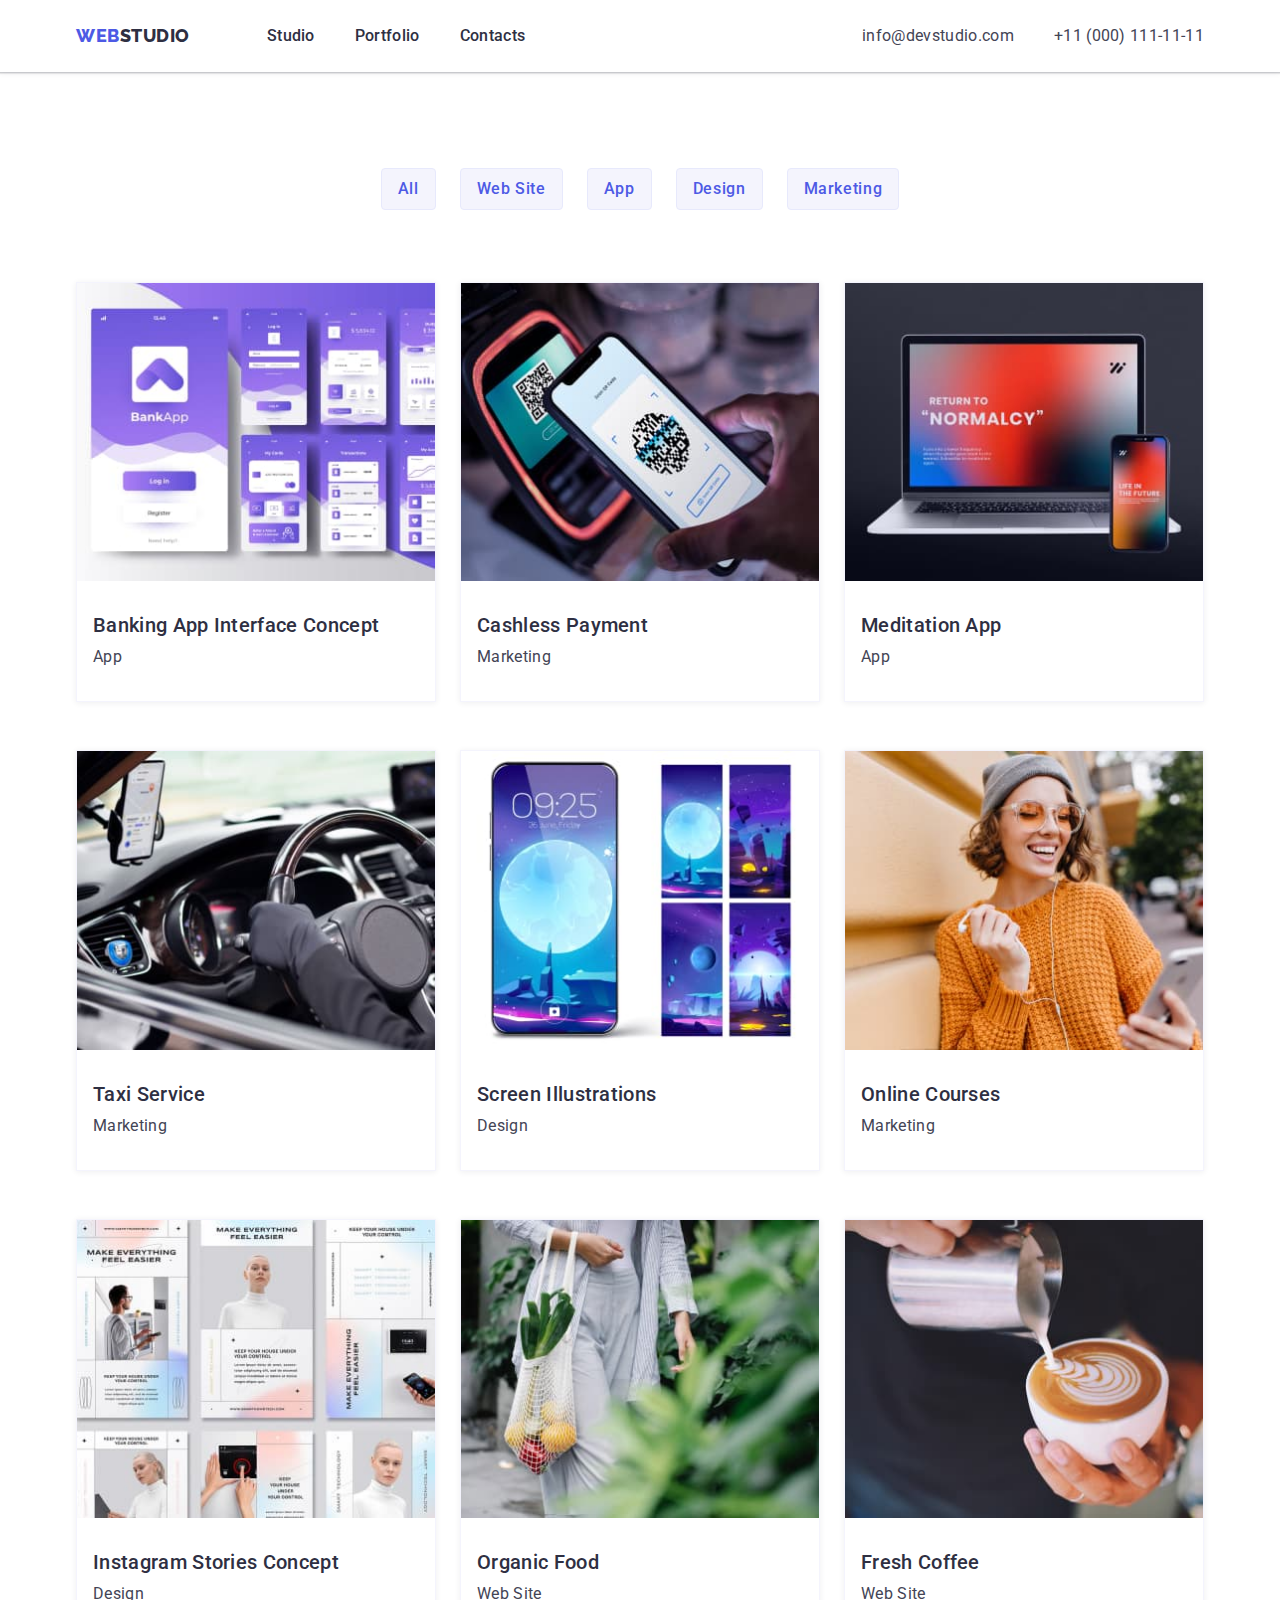
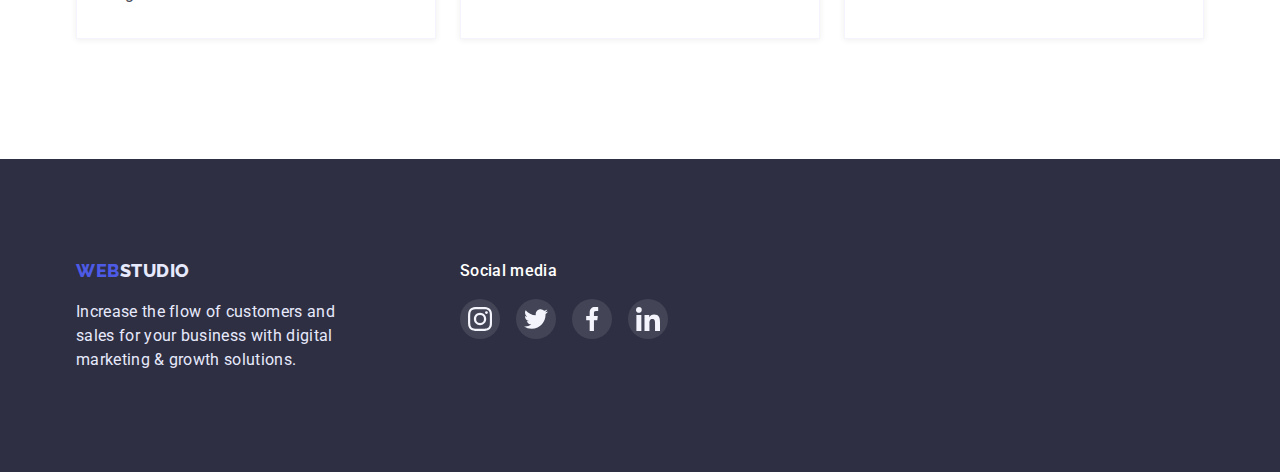
==== portfolio.html @ 6c1d4444 "Add start" ====
<!DOCTYPE html>
<html lang="en">
  <head>
    <meta charset="UTF-8" />
    <meta http-equiv="X-UA-Compatible" content="IE=edge" />
    <meta name="viewport" content="width=device-width, initial-scale=1.0" />
    <title lang="uk">Портфоліо</title>
    <link rel="preconnect" href="https://fonts.googleapis.com" />
    <link rel="preconnect" href="https://fonts.gstatic.com" crossorigin />
    <link
      href="https://fonts.googleapis.com/css2?family=Raleway:wght@700&family=Roboto:wght@400;500;700;900&display=swap"
      rel="stylesheet"
    />
    <link
      rel="stylesheet"
      href="https://cdn.jsdelivr.net/npm/modern-normalize@1.1.0/modern-normalize.min.css"
    />
    <link rel="stylesheet" href="./CSS/styless.css" />
  </head>
  <body>
    <!-- site header -->
    <header class="header">
      <!-- navigation -->
      <div class="conteiner main-nav">
        <nav class="main-nav">
          <!-- logo -->
          <a href="./index.html" class="logo">
            <span class="logo-web">Web</span>Studio
          </a>
          <ul class="site-nav list">
            <li class="item"><a href="./index.html" class="link">Studio</a></li>
            <li class="item">
              <a href="./portfolio.html" class="link">Portfolio</a>
            </li>
            <li class="item"><a href="" class="link">Contacts</a></li>
          </ul>
        </nav>
        <!-- contacts -->
        <ul class="contacts list">
          <li class="item">
            <a href="mailto:info@devstudio.com" class="contact"
              >info@devstudio.com</a
            >
          </li>
          <li class="item">
            <a href="tel:+110001111111" class="contact">+11 (000) 111-11-11</a>
          </li>
        </ul>
      </div>
    </header>
    <!-- main content -->
    <main>
      <section class="section-main">
        <div class="conteiner">
          <h1 class="visually-hidden">Portfolio</h1>
          <!-- filters -->
          <ul class="buttons list">
            <li class="item">
              <button type="button" class="button secondary">All</button>
            </li>
            <li class="item">
              <button type="button" class="button secondary">Web Site</button>
            </li>
            <li class="item">
              <button type="button" class="button secondary">App</button>
            </li>
            <li class="item">
              <button type="button" class="button secondary">Design</button>
            </li>
            <li class="item">
              <button type="button" class="button secondary">Marketing</button>
            </li>
          </ul>
        </div>
        <div class="conteiner">
          <!-- cards -->
          <ul class="cards list">
            <li class="item">
              <article>
                <a href="" class="link">
                  <div class="card-thumb">
                    <img
                      src="./images/p-img-1.jpg"
                      alt="an example of a banking app"
                      width="360"
                      height="300"
                    />
                  </div>
                  <div class="card-content">
                    <h2 class="card-page">Banking App Interface Concept</h2>
                    <p class="card-text">App</p>
                  </div>
                </a>
              </article>
            </li>
            <li class="item">
              <article>
                <a href="" class="link">
                  <div class="card-thumb">
                    <img
                      src="./images/p-img-2.jpg"
                      alt="example of cashless payment"
                      width="360"
                      height="300"
                    />
                  </div>
                  <div class="card-content">
                    <h2 class="card-page">Cashless Payment</h2>
                    <p class="card-text">Marketing</p>
                  </div>
                </a>
              </article>
            </li>
            <li class="item">
              <article>
                <a href="" class="link">
                  <div class="card-thumb">
                    <img
                      src="./images/p-img-3.jpg"
                      alt="an example of a meditation app"
                      width="360"
                      height="300"
                    />
                  </div>
                  <div class="card-content">
                    <h2 class="card-page">Meditation App</h2>
                    <p class="card-text">App</p>
                  </div>
                </a>
              </article>
            </li>
            <li class="item">
              <article>
                <a href="" class="link">
                  <div class="card-thumb">
                    <img
                      src="./images/p-img-4.jpg"
                      alt="an example of a taxi service"
                      width="360"
                      height="300"
                    />
                  </div>
                  <div class="card-content">
                    <h2 class="card-page">Taxi Service</h2>
                    <p class="card-text">Marketing</p>
                  </div>
                </a>
              </article>
            </li>
            <li class="item">
              <article>
                <a href="" class="link">
                  <div class="card-thumb">
                    <img
                      src="./images/p-img-5.jpg"
                      alt="an example of phone screen design"
                      width="360"
                      height="300"
                    />
                  </div>
                  <div class="card-content">
                    <h2 class="card-page">Screen Illustrations</h2>
                    <p class="card-text">Design</p>
                  </div>
                </a>
              </article>
            </li>
            <li class="item">
              <article>
                <a href="" class="link">
                  <div class="card-thumb">
                    <img
                      src="./images/p-img-6.jpg"
                      alt="girl with headphones and phone"
                      width="360"
                      height="300"
                    />
                  </div>
                  <div class="card-content">
                    <h2 class="card-page">Online Courses</h2>
                    <p class="card-text">Marketing</p>
                  </div>
                </a>
              </article>
            </li>
            <li class="item">
              <article>
                <a href="" class="link">
                  <div class="card-thumb">
                    <img
                      src="./images/p-img-7.jpg"
                      alt="an example of Instagram stories"
                      width="360"
                      height="300"
                    />
                  </div>
                  <div class="card-content">
                    <h2 class="card-page">Instagram Stories Concept</h2>
                    <p class="card-text">Design</p>
                  </div>
                </a>
              </article>
            </li>
            <li class="item">
              <article>
                <a href="" class="link">
                  <div class="card-thumb">
                    <img
                      src="./images/p-img-8.jpg"
                      alt="vegetables and fruits in a bag"
                      width="360"
                      height="300"
                    />
                  </div>
                  <div class="card-content">
                    <h2 class="card-page">Organic Food</h2>
                    <p class="card-text">Web Site</p>
                  </div>
                </a>
              </article>
            </li>
            <li class="item">
              <article>
                <a href="" class="link">
                  <div class="card-thumb">
                    <img
                      src="./images/p-img-9.jpg"
                      alt="the barista makes coffee"
                      width="360"
                      height="300"
                    />
                  </div>
                  <div class="card-content">
                    <h2 class="card-page">Fresh Coffee</h2>
                    <p class="card-text">Web Site</p>
                  </div>
                </a>
              </article>
            </li>
          </ul>
        </div>
      </section>
    </main>
    <!-- footer -->
    <footer class="footer">
      <div class="conteiner footer-box">
        <div class="logo-footer-box">
          <a href="/" class="logo"> <span class="logo-web">Web</span>Studio </a>
          <p class="footer-text">
            Increase the flow of customers and sales for your business with
            digital marketing & growth solutions.
          </p>
        </div>
        <div class="social-footer-box">
          <p class="social-media-footer">Social media</p>
          <ul class="social-list-footer list">
            <li class="social-item-footer">
              <a href="" class="social-link-footer">
                <svg
                  aria-label="instagram"
                  class="social-icon-footer"
                  width="24"
                  height="24"
                >
                  <use href="./images/icons.svg#instagram"></use>
                </svg>
              </a>
            </li>
            <li class="social-item-footer">
              <a href="" class="social-link-footer">
                <svg
                  aria-label="twitter"
                  class="social-icon-footer"
                  width="24"
                  height="24"
                >
                  <use href="./images/icons.svg#twitter"></use>
                </svg>
              </a>
            </li>
            <li class="social-item-footer">
              <a href="" class="social-link-footer">
                <svg
                  aria-label="facebook"
                  class="social-icon-footer"
                  width="24"
                  height="24"
                >
                  <use href="./images/icons.svg#facebook"></use>
                </svg>
              </a>
            </li>
            <li class="social-item-footer">
              <a href="" class="social-link-footer">
                <svg
                  aria-label="linkedin"
                  class="social-icon-footer"
                  width="24"
                  height="24"
                >
                  <use href="./images/icons.svg#linkedin"></use>
                </svg>
              </a>
            </li>
          </ul>
        </div>
      </div>
    </footer>
  </body>
</html>
---- CSS/styless.css ----
:root {
    --dark-color: #2E2F42;
    --text-color: #434455;
    --primary-brend-color: #4D5AE5;
    --withe-color: #FFFFFF;
    --accent-color: #E7E9FC;
    --light-color: #F4F4FD;
}

h1, h2, h3, p {
    margin-top: 0;
    margin-bottom: 0;
}

ul {
    margin-top: 0;
    margin-bottom: 0;
    padding-left: 0;
}

body {
    color: var(--text-color);
    background-color: var(--withe-color);
    font-family: Roboto, sans-serif;
    font-size: 16px;
    line-height: 1.5;
    letter-spacing: 0.02em;
}

img {
    display: block;
    max-width: 100%;
    height: auto;
}

.list {
    list-style: none;
} 

.conteiner {
    width: 1158px;
    padding-left: 15px;
    padding-right: 15px;
    margin: 0 auto;
}

/* Marking Logo */
.logo {
    margin-right: 77px;

    color: var(--dark-color);
    text-transform: uppercase;
    text-decoration: none;
    font-family: Raleway, sans-serif;
    font-weight: 800;
    font-size: 18px;
    line-height: 1.33;
    letter-spacing: 0.03em;
}

.logo-web {
    color: var(--primary-brend-color);
}

/* Marking Navigation */
.header {
    box-shadow:
    0px 2px 1px rgba(46, 47, 66, 0.08),
    0px 1px 1px rgba(46, 47, 66, 0.16),
    0px 1px 6px rgba(46, 47, 66, 0.08);
}
.main-nav {
    display: flex;
    align-items: center;
}
.site-nav {
    display: flex;
    font-weight: 500;
}

.site-nav .item:not(:last-child) {
    margin-right: 40px;
}

.site-nav .link {
    display: block;
    padding-top: 24px;
    padding-bottom: 24px;

    color: var(--dark-color);
    text-decoration: none;
}
.site-nav .link:hover,
.site-nav .link:focus {
    color: var(--primary-brend-color);
}

/* Marking Contakts */
.contacts {
    display: flex;
    margin-left: auto;
}

.contacts .item:not(:last-child) {
    margin-right: 40px;
}

.contact {
    padding-top: 24px;
    padding-bottom: 24px;

    color: inherit;
    text-decoration: none;
}
.contact:hover, .contact:focus {
    color: var(--primary-brend-color);
}

/* Marking Hero */
.hero {
    padding-top: 192px;
    padding-bottom: 192px;

    max-width: 1440;
    min-height: 603;
    margin-left: auto;
    margin-right: auto;
    background-image: linear-gradient(rgba(46, 47, 66, 0.7), rgba(46, 47, 66, 0.7)), url(../images/people-office.jpg);
    background-repeat: no-repeat;
    background-position: center;
    background-size: cover;

    background-color: var(--dark-color);
    text-align: center;
}
.hero-title {
    margin-bottom: 48px;
    width: 492px;
    margin-left: auto;
    margin-right: auto;

    color: var(--withe-color);
    font-weight: 500;
    font-size: 56px;
    line-height: 1.07;
}

/* Marking Button */
.button.primary {
    box-shadow: 0px 4px 4px rgba(0, 0, 0, 0.15);
    border: none;
    border-radius: 4px;
    width: 170px;
    height: 51px;
    padding: 16px 32px;

    cursor: pointer;
    color: var(--withe-color);
    background-color: var(--primary-brend-color);
    font-family: Roboto, sans-serif;
    font-weight: 500;
    font-size: 16px;
    line-height: 1.19;
    text-align: center;
    letter-spacing: 0.04em;
}
.button.primary:hover,
.button.primary:focus {
    background: #404BBF;
    box-shadow: 
    0px 1px 6px rgba(46, 47, 66, 0.08),
    0px 1px 1px rgba(46, 47, 66, 0.16),
    0px 2px 1px rgba(46, 47, 66, 0.08);
}

/* Marking Features */
.section-feature {
    padding-top: 120px;
    padding-bottom: 120px;
}
.feature {
    display: flex;
    gap: 0 24px;
}

.feature-item {
    flex-basis: calc((100% - 72px) / 4);
}

.future-page {
    margin-bottom: 8px;

    color: var(--dark-color);
    font-weight: 500;
    font-size: 20px;
    line-height: 1.2;
}
.feature-box-icon {
    padding: 24px 100px;
    margin-bottom: 8px;
    width: 264px;
    height: 112px;
    border-radius: 4px;
    background-color: #F4F4FD;
}
.feature-icon {
    fill: var(--light-color);
}

.visually-hidden {
    position: absolute;
    width: 1px;
    height: 1px;
    margin: -1px;
    border: 0;
    padding: 0;
    white-space: nowrap;
    clip-path: inset(100%);
    clip: rect(0 0 0 0);
    overflow: hidden;
}

/* Marking Wot We Do */
.section-doing {
    padding-bottom: 120px;
}
.section-page {
    margin-bottom: 72px;

    color: var(--dark-color);
    font-weight: 500;
    font-size: 36px;
    line-height: 1.11;
    text-align: center;
    text-transform: capitalize;
}

.work {
    display: flex;
}

.work .item:not(:last-child) {
    margin-right: 24px;
}

/* Markinf Our Team */
.team {
    display: flex;
}

.team .item-foto:not(:last-child) {
    margin-right: 24px;
}

.item-foto {
    box-shadow:
    0px 1px 6px rgba(46, 47, 66, 0.08),
    0px 1px 1px rgba(46, 47, 66, 0.16),
    0px 2px 1px rgba(46, 47, 66, 0.08);
    border-radius: 0px 0px 4px 4px;
    background-color: var(--withe-color);
}

.our-team{
    padding-top: 120px;
    padding-bottom: 120px;
    
    background-color: var(--light-color);
}

.team-content {
    padding: 32px 16px;
}

.team-page {
    color: var(--dark-color);
    font-weight: 500;
    font-size: 20px;
    line-height: 1.2;
    text-align: center;
}
.team-text {
    text-align: center;
    margin-bottom: 8px;
    margin-top: 8px;
}
.social-list {
    display: flex;
    justify-content: center;
    gap: 24px;
    padding: 4px 0px;
}
.social-link {
    display: flex;
    justify-content: center;
    align-items: center;
    width: 40px;
    height: 40px;
    border-radius: 50%;
    background-color: var(--primary-brend-color);
}
.social-link:hover,
.social-link:focus {
    background-color: #31D0AA;
}
.social-icon {
    fill: var(--light-color);
}

/* Marking Customers */
.customers {
    padding-top: 120px;
    padding-bottom: 120px;
}
.customers-peage {
    margin-bottom: 72px;
    color: var(--dark-color);
    font-weight: 500;
    font-size: 36px;
    line-height: 1.17;
    text-align: center;
}
.customers-list {
    display: flex;
    justify-content: center;
    gap: 24px;
}
.customer-link {
    display: flex;
    color: #8E8F99;
    border: 1px solid #8E8F99;
    border-radius: 4px;
}

.customer-logo {
    fill: currentColor;
    
    padding: 16px 32px;
    width: 168px;
    height: 88px;
}
.customer-link:hover,
.customer-link:focus {
    color: var(--primary-brend-color);
    border: 1px solid var(--primary-brend-color);
    border-radius: 4px;
}

/* Marking Footer */
.footer-box {
    display: flex;
}
.footer {
    padding-top: 100px;
    padding-bottom: 100px;

    color: var(--accent-color);
    background-color: var(--dark-color);
}
.footer .logo {
    color: var(--accent-color);
}

.footer-text {
    width: 264px;
    margin-top: 16px;
}
.social-media-footer {
    margin-bottom: 16px;
    font-weight: 500;
    font-size: 16px;
    line-height: 1.5;
    letter-spacing: 0.02em;
    color: var(--withe-color);
}
.logo-footer-box {
    margin-right: 120px;
}
.social-list-footer {
    display: flex;
    justify-content: center;
    gap: 16px;
}

.social-link-footer {
    display: flex;
    justify-content: center;
    align-items: center;
    width: 40px;
    height: 40px;
    border-radius: 50%;
    background-color: rgba(255, 255, 255, 0.1);;
}

.social-link-footer:hover,
.social-link-footer:focus {
    background-color: #31D0AA;
}

.social-icon-footer {
    fill: var(--light-color);
}

/* MARKING PORTFOLIO */

.section-main {
    padding-top: 96px;
    padding-bottom: 120px;
}

.buttons {
    display: flex;
    justify-content: center;
    margin-bottom: 72px;
}

.buttons .item:not(:last-child) {
    margin-right: 24px;
}

.button.secondary {
    border: 1px solid var(--accent-color);
    border-radius: 4px;
    padding: 8px 16px;

    cursor: pointer;
    color: var(--primary-brend-color);
    background-color: var(--light-color);
    font-weight: 500;
    font-size: 16px;
    line-height: 1.5;
    align-items: center;
    text-align: center;
    letter-spacing: 0.04em;
}

.button.secondary:hover,
.button.secondary:focus {
    background: var(--primary-brend-color);
    color: var(--withe-color);
    border: 1px solid transparent;
    box-shadow: 
    0px 3px 1px rgba(0, 0, 0, 0.1),
    0px 2px 1px rgba(0, 0, 0, 0.08),
    0px 2px 2px rgba(0, 0, 0, 0.12);
}

/* Marking  Cards*/
.cards {
    display: flex;
    flex-wrap: wrap;
    margin-right: -24px;
    margin-bottom: -48px;
}

.cards .link {
    text-decoration: none;
    color: inherit;
}

.cards .item {
    flex-basis: calc(100% / 3 - 24px);
    margin-right: 24px;
    margin-bottom: 48px;
    border: 0.5px solid var(--light-color);
}

.card-page {
    margin-bottom: 8px;
    font-weight: 500;
    font-size: 20px;
    line-height: 1.2;
    color: var(--dark-color);
}

.card-content {
    padding: 32px 16px;
    background: var(--withe-color);
    
}
.cards .item {
    border: 0.5px solid var(--light-color);
    box-shadow: 0px 1px 6px rgba(46, 47, 66, 0.08);
}
.cards .item:hover,
.cards .item:focus {
    box-shadow: 
    0px 1px 6px rgba(46, 47, 66, 0.08),
    0px 1px 1px rgba(46, 47, 66, 0.16),
    0px 2px 1px rgba(46, 47, 66, 0.08);
}
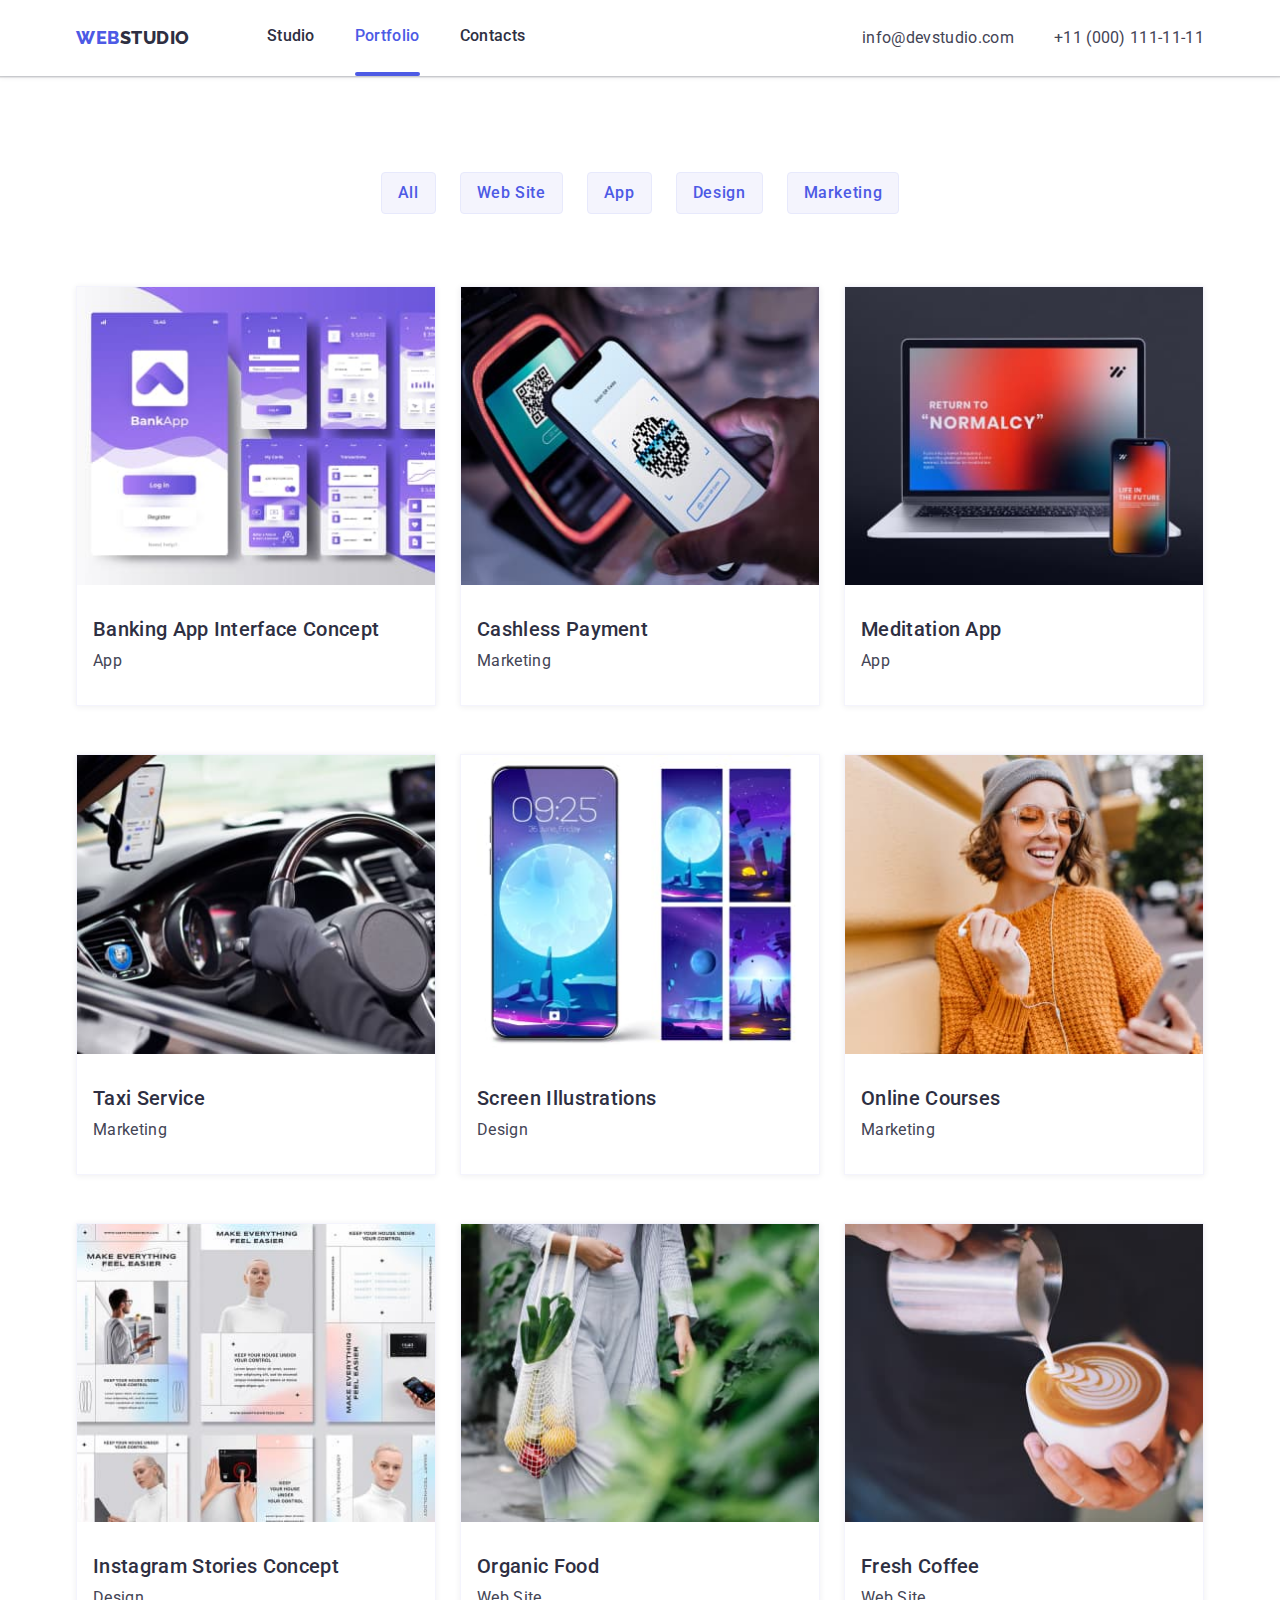
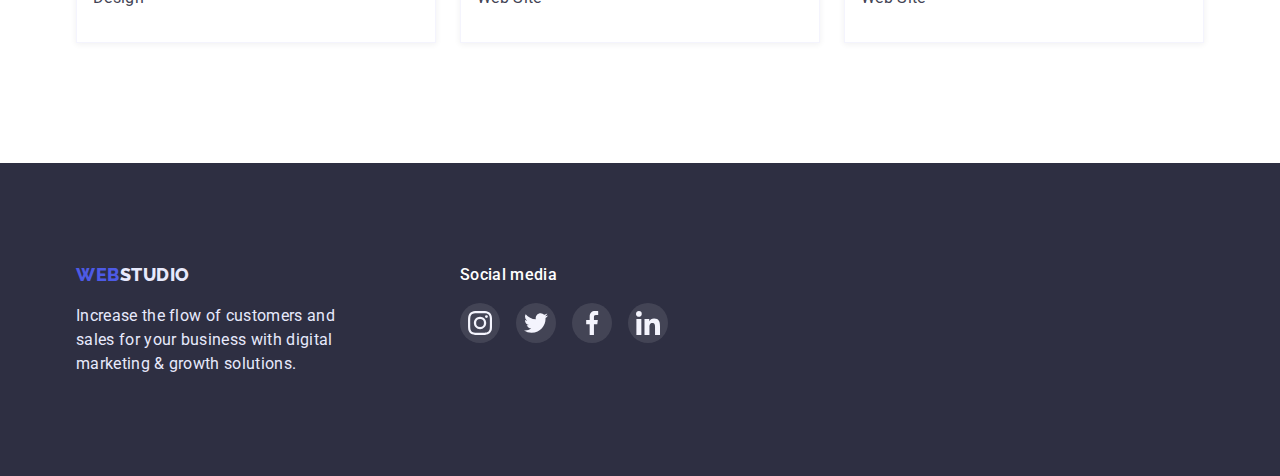
==== commit 34de33e2: "Add finish" ====
--- a/portfolio.html
+++ b/portfolio.html
@@ -29,7 +29,7 @@
           </a>
           <ul class="site-nav list">
             <li class="item"><a href="./index.html" class="link">Studio</a></li>
-            <li class="item">
+            <li class="item portfolio">
               <a href="./portfolio.html" class="link">Portfolio</a>
             </li>
             <li class="item"><a href="" class="link">Contacts</a></li>
@@ -76,8 +76,8 @@
           <!-- cards -->
           <ul class="cards list">
             <li class="item">
-              <article>
-                <a href="" class="link">
+              <article class="article-card">
+                <a href="" class="link link-card">
                   <div class="card-thumb">
                     <img
                       src="./images/p-img-1.jpg"
@@ -85,6 +85,11 @@
                       width="360"
                       height="300"
                     />
+                    <p class="text-thumb">
+                      14 Stylish and User-Friendly App Design Concepts · Task
+                      Manager App · Calorie Tracker App · Exotic Fruit Ecommerce
+                      App · Cloud Storage App
+                    </p>
                   </div>
                   <div class="card-content">
                     <h2 class="card-page">Banking App Interface Concept</h2>
@@ -94,8 +99,8 @@
               </article>
             </li>
             <li class="item">
-              <article>
-                <a href="" class="link">
+              <article class="article-card">
+                <a href="" class="link link-card">
                   <div class="card-thumb">
                     <img
                       src="./images/p-img-2.jpg"
@@ -103,6 +108,11 @@
                       width="360"
                       height="300"
                     />
+                    <p class="text-thumb">
+                      14 Stylish and User-Friendly App Design Concepts · Task
+                      Manager App · Calorie Tracker App · Exotic Fruit Ecommerce
+                      App · Cloud Storage App
+                    </p>
                   </div>
                   <div class="card-content">
                     <h2 class="card-page">Cashless Payment</h2>
@@ -112,8 +122,8 @@
               </article>
             </li>
             <li class="item">
-              <article>
-                <a href="" class="link">
+              <article class="article-card">
+                <a href="" class="link link-card">
                   <div class="card-thumb">
                     <img
                       src="./images/p-img-3.jpg"
@@ -121,6 +131,11 @@
                       width="360"
                       height="300"
                     />
+                    <p class="text-thumb">
+                      14 Stylish and User-Friendly App Design Concepts · Task
+                      Manager App · Calorie Tracker App · Exotic Fruit Ecommerce
+                      App · Cloud Storage App
+                    </p>
                   </div>
                   <div class="card-content">
                     <h2 class="card-page">Meditation App</h2>
@@ -130,8 +145,8 @@
               </article>
             </li>
             <li class="item">
-              <article>
-                <a href="" class="link">
+              <article class="article-card">
+                <a href="" class="link link-card">
                   <div class="card-thumb">
                     <img
                       src="./images/p-img-4.jpg"
@@ -139,6 +154,11 @@
                       width="360"
                       height="300"
                     />
+                    <p class="text-thumb">
+                      14 Stylish and User-Friendly App Design Concepts · Task
+                      Manager App · Calorie Tracker App · Exotic Fruit Ecommerce
+                      App · Cloud Storage App
+                    </p>
                   </div>
                   <div class="card-content">
                     <h2 class="card-page">Taxi Service</h2>
@@ -148,8 +168,8 @@
               </article>
             </li>
             <li class="item">
-              <article>
-                <a href="" class="link">
+              <article class="article-card">
+                <a href="" class="link link-card">
                   <div class="card-thumb">
                     <img
                       src="./images/p-img-5.jpg"
@@ -157,6 +177,11 @@
                       width="360"
                       height="300"
                     />
+                    <p class="text-thumb">
+                      14 Stylish and User-Friendly App Design Concepts · Task
+                      Manager App · Calorie Tracker App · Exotic Fruit Ecommerce
+                      App · Cloud Storage App
+                    </p>
                   </div>
                   <div class="card-content">
                     <h2 class="card-page">Screen Illustrations</h2>
@@ -166,8 +191,8 @@
               </article>
             </li>
             <li class="item">
-              <article>
-                <a href="" class="link">
+              <article class="article-card">
+                <a href="" class="link link-card">
                   <div class="card-thumb">
                     <img
                       src="./images/p-img-6.jpg"
@@ -175,6 +200,11 @@
                       width="360"
                       height="300"
                     />
+                    <p class="text-thumb">
+                      14 Stylish and User-Friendly App Design Concepts · Task
+                      Manager App · Calorie Tracker App · Exotic Fruit Ecommerce
+                      App · Cloud Storage App
+                    </p>
                   </div>
                   <div class="card-content">
                     <h2 class="card-page">Online Courses</h2>
@@ -184,8 +214,8 @@
               </article>
             </li>
             <li class="item">
-              <article>
-                <a href="" class="link">
+              <article class="article-card">
+                <a href="" class="link link-card">
                   <div class="card-thumb">
                     <img
                       src="./images/p-img-7.jpg"
@@ -193,6 +223,11 @@
                       width="360"
                       height="300"
                     />
+                    <p class="text-thumb">
+                      14 Stylish and User-Friendly App Design Concepts · Task
+                      Manager App · Calorie Tracker App · Exotic Fruit Ecommerce
+                      App · Cloud Storage App
+                    </p>
                   </div>
                   <div class="card-content">
                     <h2 class="card-page">Instagram Stories Concept</h2>
@@ -202,8 +237,8 @@
               </article>
             </li>
             <li class="item">
-              <article>
-                <a href="" class="link">
+              <article class="article-card">
+                <a href="" class="link link-card">
                   <div class="card-thumb">
                     <img
                       src="./images/p-img-8.jpg"
@@ -211,6 +246,11 @@
                       width="360"
                       height="300"
                     />
+                    <p class="text-thumb">
+                      14 Stylish and User-Friendly App Design Concepts · Task
+                      Manager App · Calorie Tracker App · Exotic Fruit Ecommerce
+                      App · Cloud Storage App
+                    </p>
                   </div>
                   <div class="card-content">
                     <h2 class="card-page">Organic Food</h2>
@@ -220,8 +260,8 @@
               </article>
             </li>
             <li class="item">
-              <article>
-                <a href="" class="link">
+              <article class="article-card">
+                <a href="" class="link link-card">
                   <div class="card-thumb">
                     <img
                       src="./images/p-img-9.jpg"
@@ -229,6 +269,11 @@
                       width="360"
                       height="300"
                     />
+                    <p class="text-thumb">
+                      14 Stylish and User-Friendly App Design Concepts · Task
+                      Manager App · Calorie Tracker App · Exotic Fruit Ecommerce
+                      App · Cloud Storage App
+                    </p>
                   </div>
                   <div class="card-content">
                     <h2 class="card-page">Fresh Coffee</h2>
--- a/CSS/styless.css
+++ b/CSS/styless.css
@@ -47,6 +47,8 @@
 /* Marking Logo */
 .logo {
     margin-right: 77px;
+    padding-top: 24px;
+    padding-bottom: 24px;
 
     color: var(--dark-color);
     text-transform: uppercase;
@@ -87,6 +89,8 @@
     padding-top: 24px;
     padding-bottom: 24px;
 
+    transition: color 250ms cubic-bezier(0.4, 0, 0.2, 1);
+
     color: var(--dark-color);
     text-decoration: none;
 }
@@ -94,6 +98,28 @@
 .site-nav .link:focus {
     color: var(--primary-brend-color);
 }
+.studio::after {
+    display: block;
+    content: '';
+    width: 100%;
+    height: 4px;
+    background-color: var(--primary-brend-color);
+    border-radius: 2px;
+}
+.portfolio::after {
+    display: block;
+    content: '';
+    width: 100%;
+    height: 4px;
+    background-color: var(--primary-brend-color);
+    border-radius: 2px;
+}
+.site-nav .studio .link {
+    color: var(--primary-brend-color);
+}
+.site-nav .portfolio .link {
+    color: var(--primary-brend-color);
+}
 
 /* Marking Contakts */
 .contacts {
@@ -108,6 +134,8 @@
 .contact {
     padding-top: 24px;
     padding-bottom: 24px;
+
+    transition: color 250ms cubic-bezier(0.4, 0, 0.2, 1);
 
     color: inherit;
     text-decoration: none;
@@ -154,6 +182,10 @@
     height: 51px;
     padding: 16px 32px;
 
+    transition:
+    background-color 250ms cubic-bezier(0.4, 0, 0.2, 1),
+    box-shadow 250ms cubic-bezier(0.4, 0, 0.2, 1);
+
     cursor: pointer;
     color: var(--withe-color);
     background-color: var(--primary-brend-color);
@@ -166,7 +198,7 @@
 }
 .button.primary:hover,
 .button.primary:focus {
-    background: #404BBF;
+    background-color: #404BBF;
     box-shadow: 
     0px 1px 6px rgba(46, 47, 66, 0.08),
     0px 1px 1px rgba(46, 47, 66, 0.16),
@@ -298,6 +330,8 @@
     height: 40px;
     border-radius: 50%;
     background-color: var(--primary-brend-color);
+
+    transition: background-color 250ms cubic-bezier(0.4, 0, 0.2, 1);
 }
 .social-link:hover,
 .social-link:focus {
@@ -330,6 +364,10 @@
     color: #8E8F99;
     border: 1px solid #8E8F99;
     border-radius: 4px;
+
+    transition:
+    color 250ms cubic-bezier(0.4, 0, 0.2, 1),
+    border 250ms cubic-bezier(0.4, 0, 0.2, 1);
 }
 
 .customer-logo {
@@ -389,7 +427,8 @@
     width: 40px;
     height: 40px;
     border-radius: 50%;
-    background-color: rgba(255, 255, 255, 0.1);;
+    background-color: rgba(255, 255, 255, 0.1);
+    transition: background-color 250ms cubic-bezier(0.4, 0, 0.2, 1);
 }
 
 .social-link-footer:hover,
@@ -422,6 +461,12 @@
     border: 1px solid var(--accent-color);
     border-radius: 4px;
     padding: 8px 16px;
+
+    transition:
+    background-color 250ms cubic-bezier(0.4, 0, 0.2, 1),
+    color 250ms cubic-bezier(0.4, 0, 0.2, 1),
+    border 250ms cubic-bezier(0.4, 0, 0.2, 1),
+    box-shadow 250ms cubic-bezier(0.4, 0, 0.2, 1);
 
     cursor: pointer;
     color: var(--primary-brend-color);
@@ -436,7 +481,7 @@
 
 .button.secondary:hover,
 .button.secondary:focus {
-    background: var(--primary-brend-color);
+    background-color: var(--primary-brend-color);
     color: var(--withe-color);
     border: 1px solid transparent;
     box-shadow: 
@@ -454,6 +499,7 @@
 }
 
 .cards .link {
+    /* display: block; */
     text-decoration: none;
     color: inherit;
 }
@@ -464,6 +510,37 @@
     margin-bottom: 48px;
     border: 0.5px solid var(--light-color);
 }
+.card-thumb {
+    position: relative;
+    overflow: hidden;
+}
+
+.text-thumb {
+    position: absolute;
+    top: 0;
+    left: 0;
+    width: 100%;
+    height: 100%;
+    transform: translateY(100%);
+    opacity: 0;
+    transition:
+    transform 250ms cubic-bezier(0.4, 0, 0.2, 1),
+    opasity 250ms cubic-bezier(0.4, 0, 0.2, 1);
+
+    font-weight: 400;
+    font-size: 16px;
+    line-height: 1.5;
+    color: var(--light-color);
+    padding: 40px 32px;
+    background-color: #4D5AE5;
+    background-blend-mode: soft-light;
+    mix-blend-mode: normal;
+}
+.link-card:hover .text-thumb,
+.link-card:focus .text-thumb {
+    transform: translateY(0%);
+    opacity: 1;
+}
 
 .card-page {
     margin-bottom: 8px;
@@ -481,11 +558,68 @@
 .cards .item {
     border: 0.5px solid var(--light-color);
     box-shadow: 0px 1px 6px rgba(46, 47, 66, 0.08);
-}
-.cards .item:hover,
-.cards .item:focus {
-    box-shadow: 
+    transition: box-shadow 250ms cubic-bezier(0.4, 0, 0.2, 1);
+}
+.link-card {
+    display: block;
+}
+.link-card:hover,
+.link-card:focus {
+    box-shadow:
     0px 1px 6px rgba(46, 47, 66, 0.08),
     0px 1px 1px rgba(46, 47, 66, 0.16),
     0px 2px 1px rgba(46, 47, 66, 0.08);
 }
+
+/* Marking Backdrop */
+.backdrop {
+    position: fixed;
+    top: 0;
+    left: 0;
+    z-index: 100;
+    width: 100%;
+    height: 100%;
+    background-color: rgba(46, 47, 66, 0.4);
+    transition:
+    opasity 250ms cubic-bezier(0.4, 0, 0.2, 1),
+    visibility 250ms cubic-bezier(0.4, 0, 0.2, 1);
+}
+.backdrop.is-hidden {
+    opacity: 0;
+    visibility: hidden;
+    pointer-events: none;
+}
+.modal {
+    display: flex;
+    width: 408px;
+    height: 576px;
+    background-color: #FCFCFC;
+    box-shadow: 0px 1px 1px rgba(0, 0, 0, 0.14), 0px 1px 3px rgba(0, 0, 0, 0.12), 0px 2px 1px rgba(0, 0, 0, 0.2);
+    border-radius: 4px;
+
+    position: absolute;
+    top: 50%;
+    left: 50%;
+    transform: translate(-50%, -50%);
+}
+.button-close {
+    position: absolute;
+    top: 24px;
+    right: 24px;
+    display: flex;
+    justify-content: center;
+    align-items: center;
+    width: 24px;
+    height: 24px;
+    border-radius: 50%;
+    cursor: pointer;
+    background-color: #E7E9FC;
+    border: 1px solid rgba(0, 0, 0, 0.1);
+    transition: box-shadow 250ms cubic-bezier(0.4, 0, 0.2, 1);
+}
+.button-close:hover {
+    box-shadow:
+    0px 1px 6px rgba(46, 47, 66, 0.08),
+    0px 1px 1px rgba(46, 47, 66, 0.16),
+    0px 2px 1px rgba(46, 47, 66, 0.08);
+}